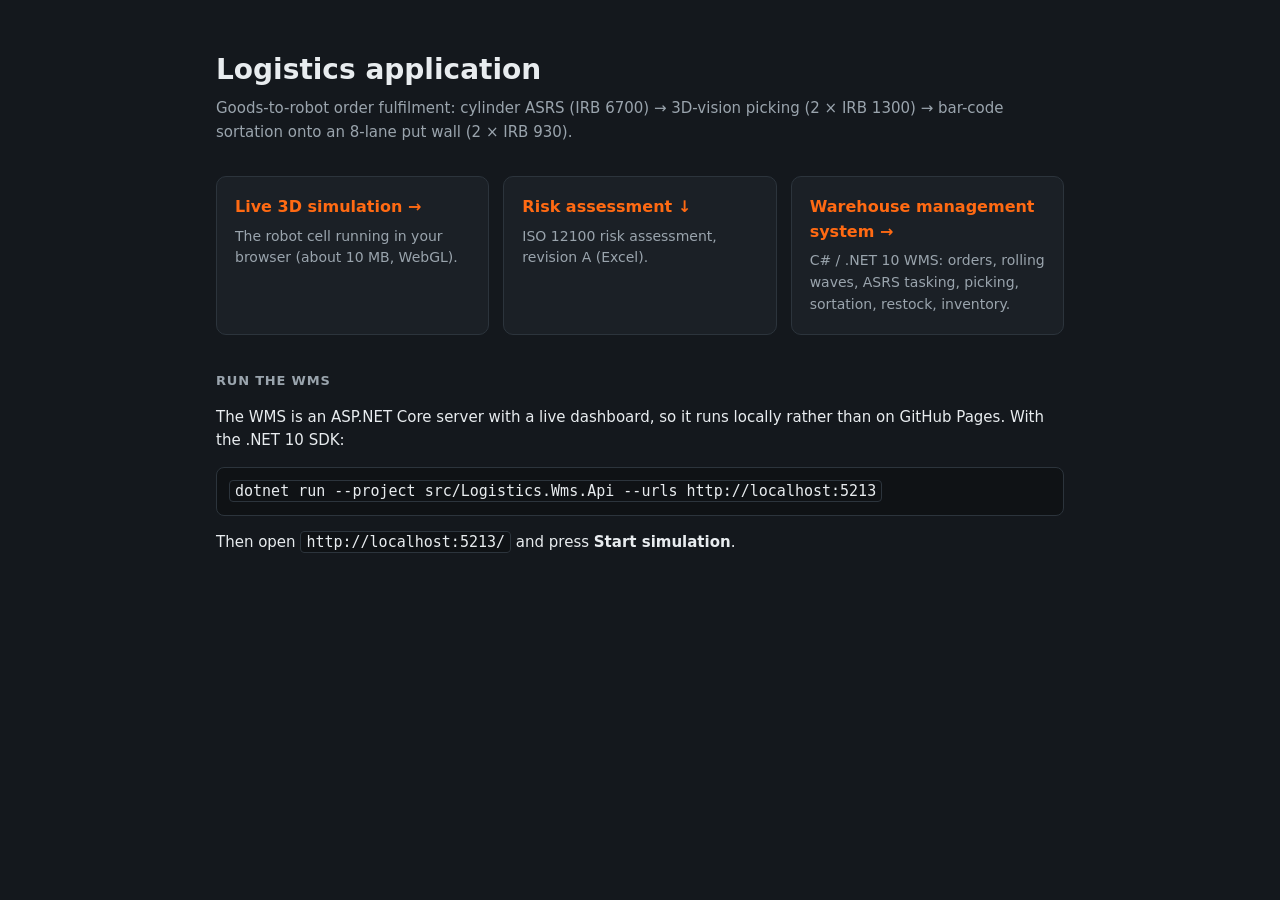
==== site/index.html @ 0d383ecd "Deploy GitHub Pages from a workflow with a static landing page The branch-based Pages build ran Jeky" ====
<!doctype html>
<html lang="en">
<head>
<meta charset="utf-8">
<meta name="viewport" content="width=device-width, initial-scale=1">
<title>Logistics Application</title>
<style>
  :root { --bg: #14181d; --panel: #1b2026; --line: #2c343c; --text: #e8ecef; --muted: #9aa4ad; --accent: #ff6a13; }
  * { box-sizing: border-box; }
  body { margin: 0; background: var(--bg); color: var(--text); font: 15px/1.55 "Segoe UI", system-ui, sans-serif; }
  main { max-width: 880px; margin: 0 auto; padding: 48px 16px; }
  h1 { font-size: 28px; margin: 0 0 6px; }
  .sub { color: var(--muted); margin: 0 0 32px; }
  .cards { display: grid; gap: 14px; grid-template-columns: repeat(auto-fit, minmax(240px, 1fr)); }
  a.card { display: block; text-decoration: none; color: inherit; background: var(--panel); border: 1px solid var(--line); border-radius: 10px; padding: 18px; }
  a.card:hover { border-color: var(--accent); }
  .card h2 { font-size: 16px; margin: 0 0 6px; color: var(--accent); }
  .card p { margin: 0; color: var(--muted); font-size: 14px; }
  code { background: #0f1215; border: 1px solid var(--line); border-radius: 4px; padding: 1px 5px; }
  pre { background: #0f1215; border: 1px solid var(--line); border-radius: 8px; padding: 12px; overflow-x: auto; }
  section { margin-top: 36px; }
  section h2 { font-size: 13px; letter-spacing: .8px; text-transform: uppercase; color: var(--muted); }
</style>
</head>
<body>
<main>
  <h1>Logistics application</h1>
  <p class="sub">Goods-to-robot order fulfilment: cylinder ASRS (IRB 6700) → 3D-vision picking (2 × IRB 1300) → bar-code sortation onto an 8-lane put wall (2 × IRB 930).</p>

  <div class="cards">
    <a class="card" href="simulation/robot_cell.html">
      <h2>Live 3D simulation →</h2>
      <p>The robot cell running in your browser (about 10 MB, WebGL).</p>
    </a>
    <a class="card" href="simulation/RiskAssessment_logistics_application_RevA.xlsx">
      <h2>Risk assessment ↓</h2>
      <p>ISO 12100 risk assessment, revision A (Excel).</p>
    </a>
    <a class="card" id="repo" href="https://github.com/KZ-lgtm/logistics_application">
      <h2>Warehouse management system →</h2>
      <p>C# / .NET 10 WMS: orders, rolling waves, ASRS tasking, picking, sortation, restock, inventory.</p>
    </a>
  </div>

  <section>
    <h2>Run the WMS</h2>
    <p>The WMS is an ASP.NET Core server with a live dashboard, so it runs locally rather than on GitHub Pages. With the .NET 10 SDK:</p>
    <pre><code>dotnet run --project src/Logistics.Wms.Api --urls http://localhost:5213</code></pre>
    <p>Then open <code>http://localhost:5213/</code> and press <b>Start simulation</b>.</p>
  </section>
</main>
</body>
</html>
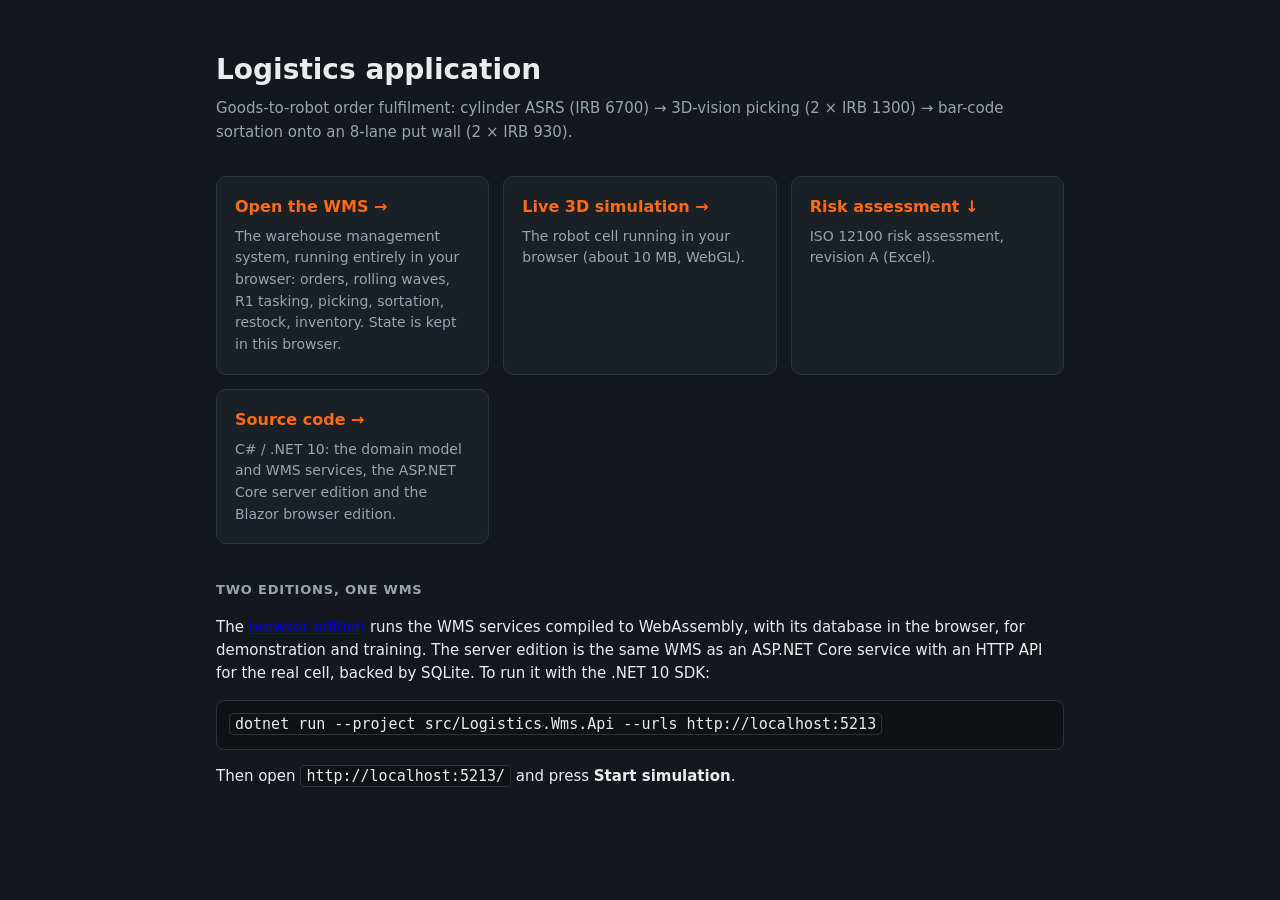
==== commit 8d271b8f: "Add a browser edition of the WMS that runs on GitHub Pages Logistics.Wms.Web is a Blazor WebAssembly" ====
--- a/site/index.html
+++ b/site/index.html
@@ -28,6 +28,10 @@
   <p class="sub">Goods-to-robot order fulfilment: cylinder ASRS (IRB 6700) → 3D-vision picking (2 × IRB 1300) → bar-code sortation onto an 8-lane put wall (2 × IRB 930).</p>
 
   <div class="cards">
+    <a class="card" href="wms/">
+      <h2>Open the WMS →</h2>
+      <p>The warehouse management system, running entirely in your browser: orders, rolling waves, R1 tasking, picking, sortation, restock, inventory. State is kept in this browser.</p>
+    </a>
     <a class="card" href="simulation/robot_cell.html">
       <h2>Live 3D simulation →</h2>
       <p>The robot cell running in your browser (about 10 MB, WebGL).</p>
@@ -37,14 +41,15 @@
       <p>ISO 12100 risk assessment, revision A (Excel).</p>
     </a>
     <a class="card" id="repo" href="https://github.com/KZ-lgtm/logistics_application">
-      <h2>Warehouse management system →</h2>
-      <p>C# / .NET 10 WMS: orders, rolling waves, ASRS tasking, picking, sortation, restock, inventory.</p>
+      <h2>Source code →</h2>
+      <p>C# / .NET 10: the domain model and WMS services, the ASP.NET Core server edition and the Blazor browser edition.</p>
     </a>
   </div>
 
   <section>
-    <h2>Run the WMS</h2>
-    <p>The WMS is an ASP.NET Core server with a live dashboard, so it runs locally rather than on GitHub Pages. With the .NET 10 SDK:</p>
+    <h2>Two editions, one WMS</h2>
+    <p>The <a href="wms/">browser edition</a> runs the WMS services compiled to WebAssembly, with its database in the browser, for demonstration and training.
+      The server edition is the same WMS as an ASP.NET Core service with an HTTP API for the real cell, backed by SQLite. To run it with the .NET 10 SDK:</p>
     <pre><code>dotnet run --project src/Logistics.Wms.Api --urls http://localhost:5213</code></pre>
     <p>Then open <code>http://localhost:5213/</code> and press <b>Start simulation</b>.</p>
   </section>
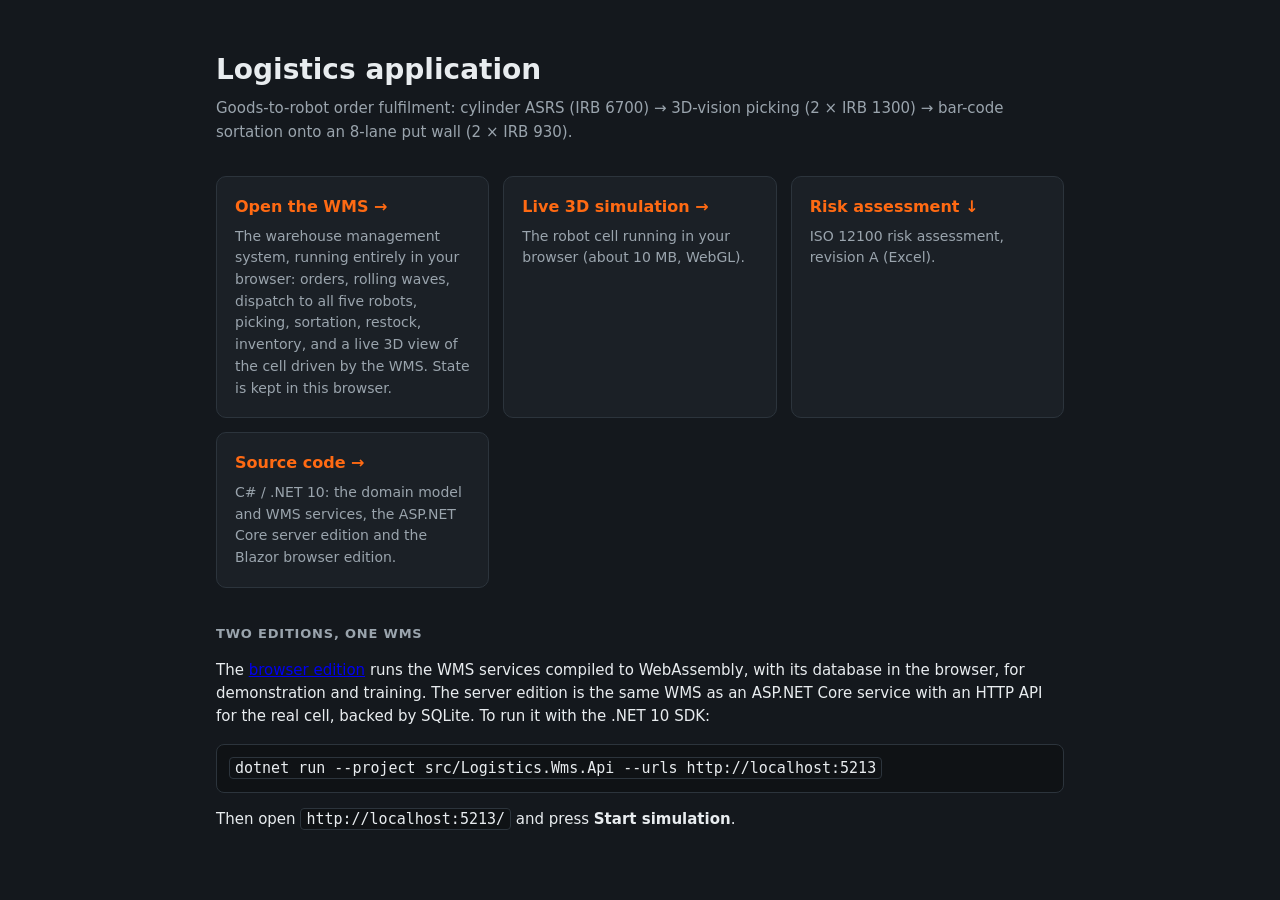
==== commit 696e09cc: "WMS for all five robots and a live 3D view of the cell driven by the WMS Robots (shared domain and s" ====
--- a/site/index.html
+++ b/site/index.html
@@ -30,7 +30,7 @@
   <div class="cards">
     <a class="card" href="wms/">
       <h2>Open the WMS →</h2>
-      <p>The warehouse management system, running entirely in your browser: orders, rolling waves, R1 tasking, picking, sortation, restock, inventory. State is kept in this browser.</p>
+      <p>The warehouse management system, running entirely in your browser: orders, rolling waves, dispatch to all five robots, picking, sortation, restock, inventory, and a live 3D view of the cell driven by the WMS. State is kept in this browser.</p>
     </a>
     <a class="card" href="simulation/robot_cell.html">
       <h2>Live 3D simulation →</h2>
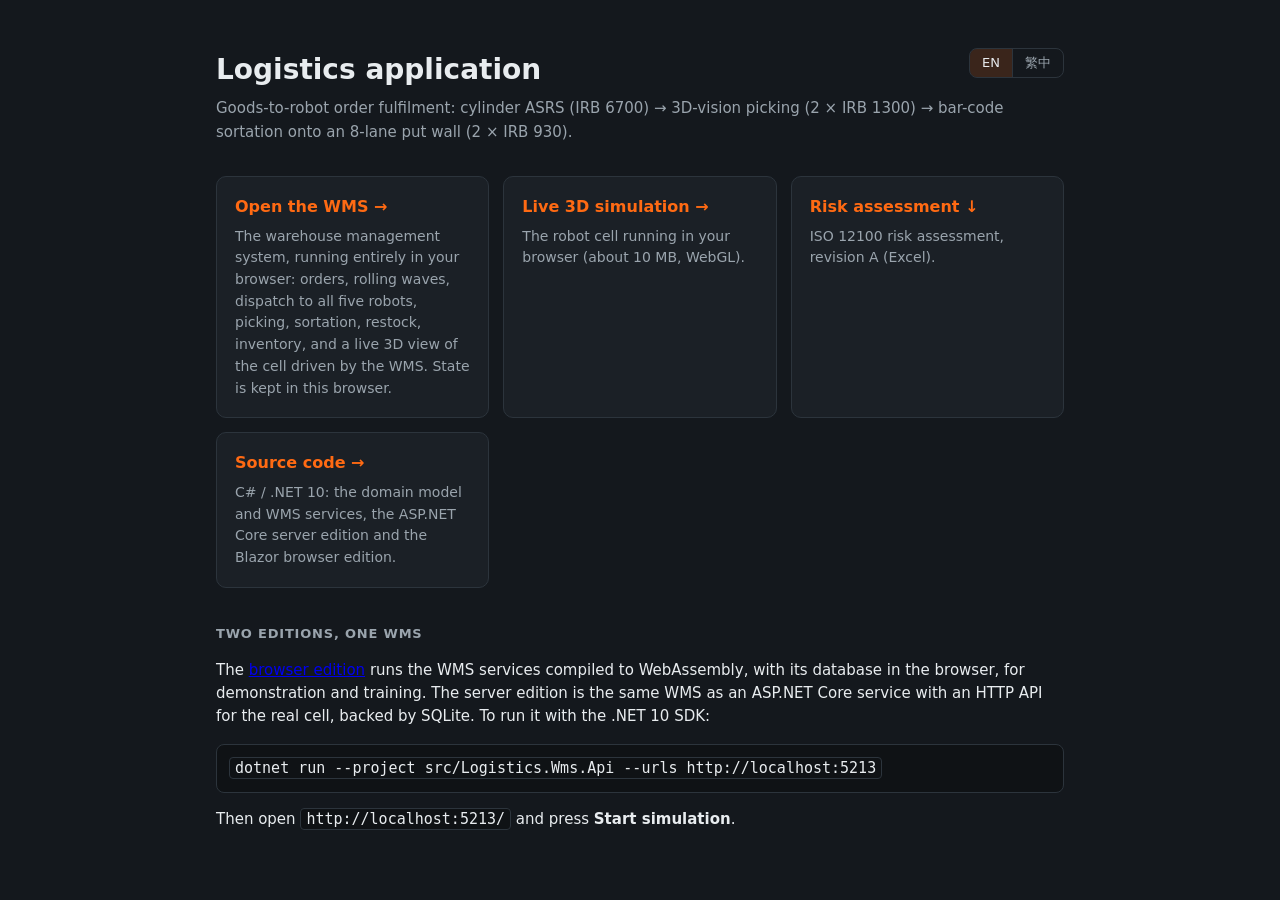
==== commit cac0617e: "Add Traditional Chinese (繁體中文) to the browser edition - Localizer: texts looked up by their English " ====
--- a/site/index.html
+++ b/site/index.html
@@ -20,39 +20,64 @@
   pre { background: #0f1215; border: 1px solid var(--line); border-radius: 8px; padding: 12px; overflow-x: auto; }
   section { margin-top: 36px; }
   section h2 { font-size: 13px; letter-spacing: .8px; text-transform: uppercase; color: var(--muted); }
+  .lang { float: right; display: inline-flex; border: 1px solid var(--line); border-radius: 8px; overflow: hidden; }
+  .lang button { font: inherit; font-size: 13px; color: var(--muted); background: transparent; border: 0; padding: 4px 12px; cursor: pointer; }
+  .lang button + button { border-left: 1px solid var(--line); }
+  .lang button.on { color: var(--text); background: rgba(255,106,19,.16); }
 </style>
 </head>
 <body>
 <main>
-  <h1>Logistics application</h1>
-  <p class="sub">Goods-to-robot order fulfilment: cylinder ASRS (IRB 6700) → 3D-vision picking (2 × IRB 1300) → bar-code sortation onto an 8-lane put wall (2 × IRB 930).</p>
+  <div class="lang" role="group" aria-label="Language / 語言"><button data-lang="en">EN</button><button data-lang="zh-Hant">繁中</button></div>
+  <h1 data-zh="物流應用">Logistics application</h1>
+  <p class="sub" data-zh="貨到機器人訂單履行：圓筒自動倉儲（IRB 6700）→ 3D 視覺揀貨（2 × IRB 1300）→ 條碼分揀至 8 通道放置牆（2 × IRB 930）。">Goods-to-robot order fulfilment: cylinder ASRS (IRB 6700) → 3D-vision picking (2 × IRB 1300) → bar-code sortation onto an 8-lane put wall (2 × IRB 930).</p>
 
   <div class="cards">
     <a class="card" href="wms/">
-      <h2>Open the WMS →</h2>
-      <p>The warehouse management system, running entirely in your browser: orders, rolling waves, dispatch to all five robots, picking, sortation, restock, inventory, and a live 3D view of the cell driven by the WMS. State is kept in this browser.</p>
+      <h2 data-zh="開啟 WMS →">Open the WMS →</h2>
+      <p data-zh="完全在瀏覽器中執行的倉儲管理系統：訂單、滾動波次、五台機器人派工、揀貨、分揀、補貨、庫存，以及由 WMS 驅動的即時 3D 工作站。狀態保存在此瀏覽器中。">The warehouse management system, running entirely in your browser: orders, rolling waves, dispatch to all five robots, picking, sortation, restock, inventory, and a live 3D view of the cell driven by the WMS. State is kept in this browser.</p>
     </a>
     <a class="card" href="simulation/robot_cell.html">
-      <h2>Live 3D simulation →</h2>
-      <p>The robot cell running in your browser (about 10 MB, WebGL).</p>
+      <h2 data-zh="即時 3D 模擬 →">Live 3D simulation →</h2>
+      <p data-zh="在瀏覽器中運轉的機器人工作站（約 10 MB，WebGL）。">The robot cell running in your browser (about 10 MB, WebGL).</p>
     </a>
     <a class="card" href="simulation/RiskAssessment_logistics_application_RevA.xlsx">
-      <h2>Risk assessment ↓</h2>
-      <p>ISO 12100 risk assessment, revision A (Excel).</p>
+      <h2 data-zh="風險評估 ↓">Risk assessment ↓</h2>
+      <p data-zh="ISO 12100 風險評估，修訂版 A（Excel）。">ISO 12100 risk assessment, revision A (Excel).</p>
     </a>
     <a class="card" id="repo" href="https://github.com/KZ-lgtm/logistics_application">
-      <h2>Source code →</h2>
-      <p>C# / .NET 10: the domain model and WMS services, the ASP.NET Core server edition and the Blazor browser edition.</p>
+      <h2 data-zh="原始碼 →">Source code →</h2>
+      <p data-zh="C#／.NET 10：領域模型與 WMS 服務、ASP.NET Core 伺服器版與 Blazor 瀏覽器版。">C# / .NET 10: the domain model and WMS services, the ASP.NET Core server edition and the Blazor browser edition.</p>
     </a>
   </div>
 
   <section>
-    <h2>Two editions, one WMS</h2>
-    <p>The <a href="wms/">browser edition</a> runs the WMS services compiled to WebAssembly, with its database in the browser, for demonstration and training.
+    <h2 data-zh="兩種版本，同一套 WMS">Two editions, one WMS</h2>
+    <p data-zh="<a href=&quot;wms/&quot;>瀏覽器版</a>將 WMS 服務編譯為 WebAssembly 執行，資料庫保存在瀏覽器中，用於展示與訓練。伺服器版是同一套 WMS 的 ASP.NET Core 服務，提供實際工作站使用的 HTTP API，資料庫為 SQLite。使用 .NET 10 SDK 執行：">The <a href="wms/">browser edition</a> runs the WMS services compiled to WebAssembly, with its database in the browser, for demonstration and training.
       The server edition is the same WMS as an ASP.NET Core service with an HTTP API for the real cell, backed by SQLite. To run it with the .NET 10 SDK:</p>
     <pre><code>dotnet run --project src/Logistics.Wms.Api --urls http://localhost:5213</code></pre>
-    <p>Then open <code>http://localhost:5213/</code> and press <b>Start simulation</b>.</p>
+    <p data-zh="接著開啟 <code>http://localhost:5213/</code> 並按下 <b>Start simulation</b>。">Then open <code>http://localhost:5213/</code> and press <b>Start simulation</b>.</p>
   </section>
 </main>
+<script>
+  // EN / 繁中: the same saved choice as the WMS (else the browser's language)
+  (function () {
+    var key = 'logistics-wms/lang', els = document.querySelectorAll('[data-zh]');
+    els.forEach(function (e) { e.dataset.en = e.innerHTML; });
+    function apply(lang) {
+      var zh = lang === 'zh-Hant';
+      els.forEach(function (e) { e.innerHTML = zh ? e.dataset.zh : e.dataset.en; });
+      document.documentElement.lang = zh ? 'zh-Hant-TW' : 'en';
+      document.title = zh ? '物流應用' : 'Logistics Application';
+      document.querySelectorAll('[data-lang]').forEach(function (b) { b.classList.toggle('on', b.dataset.lang === lang); });
+    }
+    var saved = null; try { saved = localStorage.getItem(key); } catch (e) { }
+    var l = (navigator.languages && navigator.languages[0]) || navigator.language || '';
+    apply(saved || (/^zh-(TW|HK|MO|Hant)/i.test(l) ? 'zh-Hant' : 'en'));
+    document.querySelectorAll('[data-lang]').forEach(function (b) {
+      b.addEventListener('click', function () { try { localStorage.setItem(key, b.dataset.lang); } catch (e) { } apply(b.dataset.lang); });
+    });
+  })();
+</script>
 </body>
 </html>
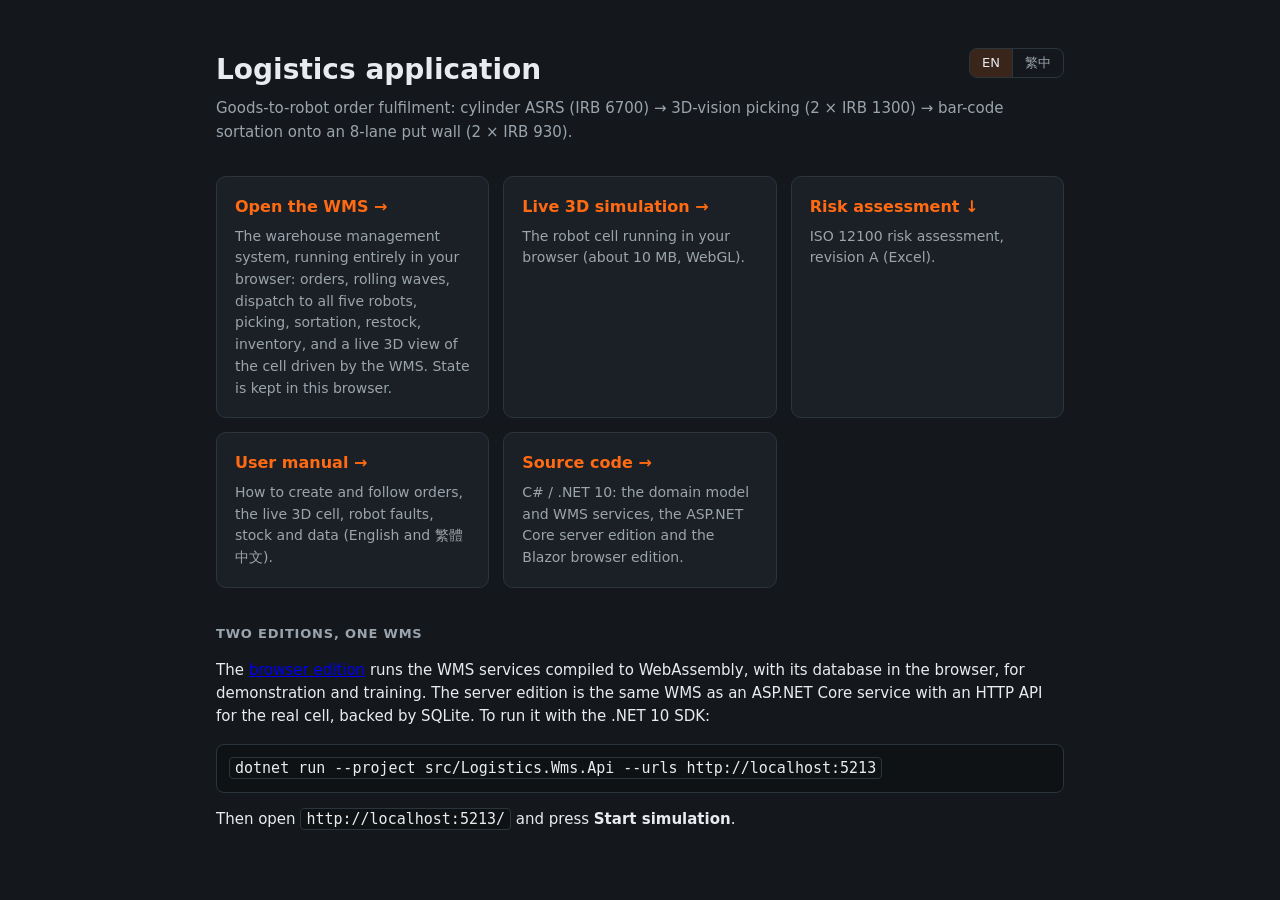
==== commit f04cccc9: "Add user manuals in English and Traditional Chinese - docs/manual/user-manual.en.md and user-manual." ====
--- a/site/index.html
+++ b/site/index.html
@@ -45,6 +45,10 @@
       <h2 data-zh="風險評估 ↓">Risk assessment ↓</h2>
       <p data-zh="ISO 12100 風險評估，修訂版 A（Excel）。">ISO 12100 risk assessment, revision A (Excel).</p>
     </a>
+    <a class="card" href="wms/manual">
+      <h2 data-zh="使用手冊 →">User manual →</h2>
+      <p data-zh="如何建立與追蹤訂單、即時 3D 工作站、機器人故障、庫存與資料管理（英文與繁體中文）。">How to create and follow orders, the live 3D cell, robot faults, stock and data (English and 繁體中文).</p>
+    </a>
     <a class="card" id="repo" href="https://github.com/KZ-lgtm/logistics_application">
       <h2 data-zh="原始碼 →">Source code →</h2>
       <p data-zh="C#／.NET 10：領域模型與 WMS 服務、ASP.NET Core 伺服器版與 Blazor 瀏覽器版。">C# / .NET 10: the domain model and WMS services, the ASP.NET Core server edition and the Blazor browser edition.</p>
